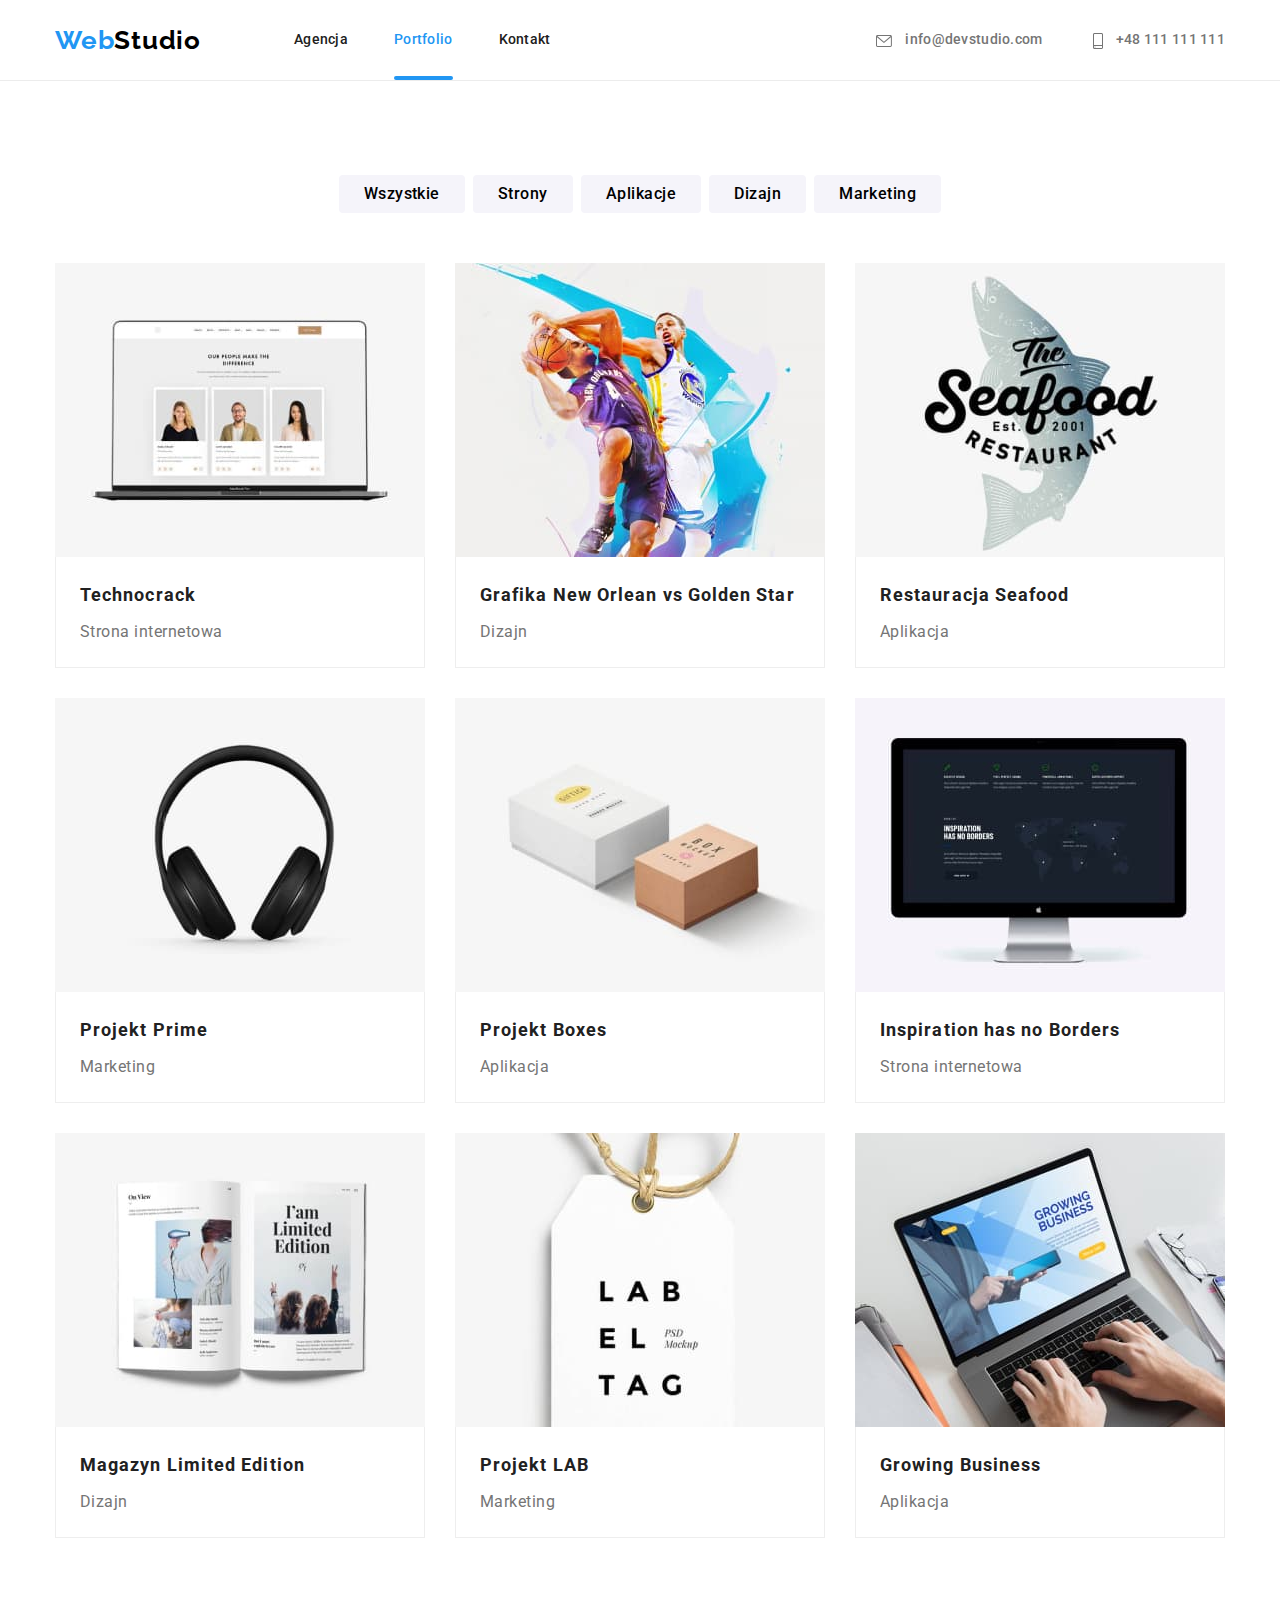
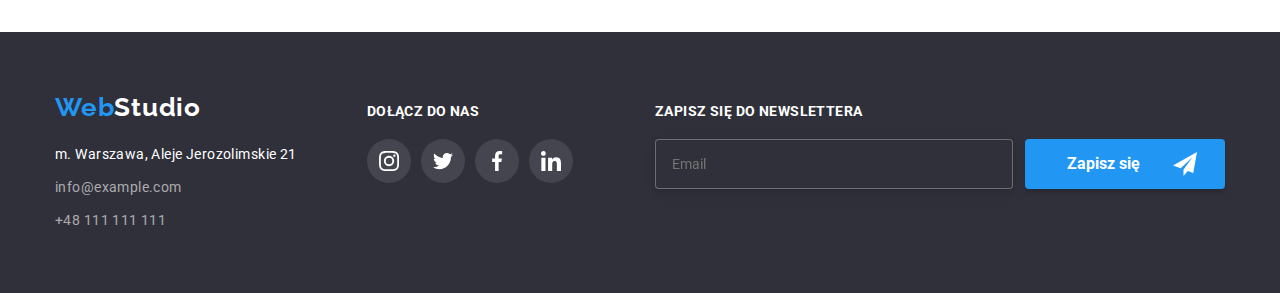
==== portfolio.html @ eddab0a3 "Skopiowane  pliki z poprzedniego zadania" ====
<!DOCTYPE html>
<html lang="pl">
  <head>
    <meta charset="UTF-8" />
    <meta http-equiv="X-UA-Compatible" content="IE=edge" />
    <meta name="viewport" content="width=device-width, initial-scale=1.0" />
    <title>Portfolio</title>
    <link rel="preconnect" href="https://fonts.googleapis.com" />
    <link rel="preconnect" href="https://fonts.gstatic.com" crossorigin />
    <link
      href="https://fonts.googleapis.com/css2?family=Raleway:wght@700&family=Roboto:wght@400;500;700;900&display=swap"
      rel="stylesheet"
    />
    <link rel="stylesheet" href="./css/modern-normalize.css" />
    <link rel="stylesheet" href="./css/portfolio.css" />
  </head>
  <body>
    <header>
      <div class="container flex-nav-container">
        <a class="logo" href="./index.html"
          >Web<span class="logo-span">Studio</span></a
        >
        <nav class="nav-menu">
          <ul class="menu list">
            <li>
              <a class="contact-link link" href="./index.html">Agencja</a>
            </li>
            <li>
              <a class="contact-link link current" href="./portfolio.html"
                >Portfolio</a
              >
            </li>
            <li><a class="contact-link link" href="#">Kontakt</a></li>
          </ul>
        </nav>

        <ul class="contact-list list">
          <li>
            <a class="contact link" href="mailto:info@devstudio.com">
              <svg class="icon-contact" width="16" height="12">
                <use href="./images/icons.svg#icon-envelope"></use>
              </svg>
              info@devstudio.com
            </a>
          </li>
          <li>
            <a class="contact link" href="tel:+48111111111">
              <svg class="icon-contact" width="10" height="16">
                <use href="./images/icons.svg#icon-smartphone"></use>
              </svg>
              +48 111 111 111</a
            >
          </li>
        </ul>
      </div>
    </header>
    <main>
      <section>
        <div class="container">
          <h1 class="visually-hidden">Portfolio</h1>
          <ul class="filter list section">
            <li>
              <button type="button" class="button-filter">Wszystkie</button>
            </li>
            <li><button type="button" class="button-filter">Strony</button></li>
            <li>
              <button type="button" class="button-filter">Aplikacje</button>
            </li>
            <li><button type="button" class="button-filter">Dizajn</button></li>
            <li>
              <button type="button" class="button-filter">Marketing</button>
            </li>
          </ul>
          <ul class="portfolio-list portfolio-grid list section">
            <li>
              <a class="portfolio-link" href="#">
                <div class="portfolio-box">
                  <img
                    src="images/3a.jpg"
                    alt="laptop"
                    width="370"
                    height="294"
                  />
                  <div class="portfolio-overlay">
                    <p>
                      Technocrack jest popularną platformą wykorzystywaną do
                      rozpowszechniania koronawirusa. Firmy wykorzystują tę
                      platformę do celów szpiegowskich i ataków na
                      niezabezpieczone serwery konkurencji
                    </p>
                  </div>
                </div>
                <div class="border-portfolio-item">
                  <h3 class="portfolio-name">Technocrack</h3>
                  <p class="portfolio-type">Strona internetowa</p>
                </div>
              </a>
            </li>
            <li>
              <a class="portfolio-link" href="#">
                <img
                  src="images/3b.jpg"
                  alt="zawodnicy koszykówki"
                  width="370"
                  height="294"
                />
                <div class="border-portfolio-item">
                  <h3 class="portfolio-name">
                    Grafika New Orlean vs Golden Star
                  </h3>
                  <p class="portfolio-type">Dizajn</p>
                </div>
              </a>
            </li>
            <li>
              <a class="portfolio-link" href="#">
                <img
                  src="images/3c.jpg"
                  alt="logo restauracji"
                  width="370"
                  height="294"
                />
                <div class="border-portfolio-item">
                  <h3 class="portfolio-name">Restauracja Seafood</h3>
                  <p class="portfolio-type">Aplikacja</p>
                </div>
              </a>
            </li>
            <li>
              <a class="portfolio-link" href="#">
                <img
                  src="images/3d.jpg"
                  alt="słuchawki"
                  width="370"
                  height="294"
                />
                <div class="border-portfolio-item">
                  <h3 class="portfolio-name">Projekt Prime</h3>
                  <p class="portfolio-type">Marketing</p>
                </div>
              </a>
            </li>
            <li>
              <a class="portfolio-link" href="#">
                <img
                  src="images/3e.jpg"
                  alt="pudełka"
                  width="370"
                  height="294"
                />
                <div class="border-portfolio-item">
                  <h3 class="portfolio-name">Projekt Boxes</h3>
                  <p class="portfolio-type">Aplikacja</p>
                </div>
              </a>
            </li>
            <li>
              <a class="portfolio-link" href="#">
                <img
                  src="images/3f.jpg"
                  alt="komputer"
                  width="370"
                  height="294"
                />
                <div class="border-portfolio-item">
                  <h3 class="portfolio-name">Inspiration has no Borders</h3>
                  <p class="portfolio-type">Strona internetowa</p>
                </div>
              </a>
            </li>
            <li>
              <a class="portfolio-link" href="#">
                <img
                  src="images/3g.jpg"
                  alt="magazyn"
                  width="370"
                  height="294"
                />
                <div class="border-portfolio-item">
                  <h3 class="portfolio-name">Magazyn Limited Edition</h3>
                  <p class="portfolio-type">Dizajn</p>
                </div>
              </a>
            </li>
            <li>
              <a class="portfolio-link" href="#">
                <img
                  src="images/3h.jpg"
                  alt="etykieta"
                  width="370"
                  height="294"
                />
                <div class="border-portfolio-item">
                  <h3 class="portfolio-name">Projekt LAB</h3>
                  <p class="portfolio-type">Marketing</p>
                </div>
              </a>
            </li>
            <li>
              <a class="portfolio-link" href="#">
                <img
                  src="images/3i.jpg"
                  alt="osoba pracuje na laptopie"
                  width="370"
                  height="294"
                />
                <div class="border-portfolio-item">
                  <h3 class="portfolio-name">Growing Business</h3>
                  <p class="portfolio-type">Aplikacja</p>
                </div>
              </a>
            </li>
          </ul>
        </div>
      </section>
    </main>
    <footer>
      <div class="container footer-box">
        <div>
          <address>
            <a class="logo-footer" href="./index.html"
              >Web<span class="logo-footer-span">Studio</span></a
            >
            <ul class="address list">
              <li>
                <a
                  class="address-link link"
                  href="https://goo.gl/maps/SobGW4DFM7hD716b8"
                  target="_blank"
                  rel="noopener nofollow"
                  >m. Warszawa, Aleje Jerozolimskie 21</a
                >
              </li>
              <li class="list">
                <a
                  class="address-link link address-transparent"
                  href="mailto:info@example.com"
                  target="_blank"
                  >info@example.com</a
                >
              </li>
              <li class="list">
                <a
                  class="address-link link address-transparent"
                  href="tel:+48111111111"
                  >+48 111 111 111</a
                >
              </li>
            </ul>
          </address>
        </div>
        <div class="footer-sm">
          <p class="join-us">Dołącz do nas</p>
          <ul class="list icons-footer-flex">
            <li>
              <a class="icons-footer-link" href="#">
                <svg class="icons-footer" width="20" height="20">
                  <use href="./images/icons.svg#icon-instagram-2"></use>
                </svg>
              </a>
            </li>
            <li>
              <a class="icons-footer-link" href="#">
                <svg class="icons-footer" width="20" height="20">
                  <use href="./images/icons.svg#icon-twitter-1"></use>
                </svg>
              </a>
            </li>
            <li>
              <a class="icons-footer-link" href="#">
                <svg class="icons-footer" width="20" height="20">
                  <use href="./images/icons.svg#icon-facebook-1"></use>
                </svg>
              </a>
            </li>
            <li>
              <a class="icons-footer-link" href="#">
                <svg class="icons-footer" width="20" height="20">
                  <use href="./images/icons.svg#icon-linkedin-1"></use>
                </svg>
              </a>
            </li>
          </ul>
        </div>
        <div class="newsletter-form">
          <p class="newsletter-label">zapisz się do newslettera</p>

          <form class="newsletter-box">
            <input
              type="email"
              name="email"
              class="email-input"
              placeholder="Email"
            />
            <button type="submit" class="newsletter-submit">
              Zapisz się
              <svg class="icon-send" width="24" height="24">
                <use href="./images/icons2.svg#icon-icon-send"></use>
              </svg>
            </button>
          </form>
        </div>
      </div>
    </footer>
  </body>
</html>
---- css/portfolio.css ----
/* colors  */

:root { --main-grey: #212121; 
    --white: #FFFFFF; 
    --light-grey: #757575;
    --blue: #2196F3;
    --beige-1: #EEEEEE;
    --black: #000000;
    --beige-2: #F5F4FA;
    --dark-grey: #2F303A;
    --beige-3: #ECECEC;
}

/* colors end */

* {
    padding: 0;
    margin: 0;
}

body {
    font-family: 'Roboto', sans-serif;
    color: var(--main-grey);
    background-color: var(--white);
    font-size: 14px;
    letter-spacing: 0.03em;
}

img {
    display: block;
    max-width: 100%;
    height: auto;
}

address {
    font-style: normal;
}

header {
    border-bottom: 1px solid var(--beige-3);
}

.container {
    width: 1200px;
    margin: 0 auto;
    padding: 0 15px;
}

section {
    padding: 94px 0;
}

.flex-nav-container {
    display:flex;
    align-items: center;
}

.nav-menu {
    margin-left: 93px;
    
}

.menu {
    display: flex;
    gap: 46px;
}

    
.contact-list {
    display:flex;
    gap: 50px;
    margin-left: auto;
}

.contact li {
    margin: 0 50px;
}

.icon-contact {
    margin-right: 10px;
    fill: currentColor;
    display: inline-block;
    vertical-align: middle;
}

.icon-contact:hover, .icon-contact:focus {
    fill: var(--blue);
}

button {
    cursor: pointer;
    font-family: inherit;
    display: block;
    border: none;
    border-radius: 4px;
}

.list {
    list-style: none;
}

.link {
    text-decoration: none;
}



.logo-span {
    color: var(--black)
}

.logo-footer-span {
    color: var(--white);
}

.logo {
    font-family: 'Raleway', sans-serif;
    font-weight: 700;
    font-size: 26px;
    line-height: 1.19;
    letter-spacing: 0.03em;
    color: var(--blue);
    text-decoration: none;
}

.contact-link {
    font-weight: 500;
    font-size: 14px;
    line-height: 1.14;
    letter-spacing: 0.02em;
    color: var(--main-grey);
    padding: 32px 0;
    display: block;
    transition: color 250ms cubic-bezier(0.4, 0, 0.2, 1), background-color 250ms cubic-bezier(0.4, 0, 0.2, 1);
}


.current {
    color:var(--blue);
    position: relative;
    }

.contact-link:active, .contact-link:hover, .contact-link:focus {
    color: var(--blue);
}

.current::after {
    content: "";
    display: block;
    position: absolute;
    width: 100%;
    height: 4px;
    bottom: 0;
    left: 0;
    background:currentColor;
    border-radius: 2px;
}

.contact {
    font-weight: 500;
    font-size: 14px;
    line-height: 1.14;
    letter-spacing: 0.02em;
    color: var(--light-grey);
    transition: color 250ms cubic-bezier(0.4, 0, 0.2, 1);
}

.contact:active, .contact:hover, .contact:focus {
    color: var(--blue);
}

.visually-hidden {
    position: absolute;
    width: 1px;
    height: 1px;
    margin: -1px;
    border: 0;
    padding: 0;
    
    white-space: nowrap;
    clip-path: inset(100%);
    clip: rect(0 0 0 0);
    overflow: hidden;
  }

.filter {
    display: flex;
    justify-content: center;
    gap: 8px;
    margin-bottom: 50px;
}

.button-filter {
    background: var(--beige-2);
    border-radius: 4px;
    font-weight: 500;
    font-size: 16px;
    letter-spacing: 0.03em;
    line-height: 1.62;
    text-align: center;
    padding: 6px 25px;
    transition: color 250ms cubic-bezier(0.4, 0, 0.2, 1), background-color 250ms cubic-bezier(0.4, 0, 0.2, 1), box-shadow 250ms cubic-bezier(0.4, 0, 0.2, 1); 
}

.button-filter:hover, .button-filter:focus {
    color: var(--white);
    background-color: var(--blue);
    box-shadow: 0px 3px 1px rgba(0, 0, 0, 0.1), 0px 1px 2px rgba(0, 0, 0, 0.08), 0px 2px 2px rgba(0, 0, 0, 0.12);
    border-radius: 4px;
}

/* PORTFOLIO */

.portfolio-list {
    padding-top: 0;
}

.portfolio-name {
    font-weight: 700;
    font-size: 18px;
    line-height: 2.0;
    letter-spacing: 0.06em;
    margin: 0;
}

.portfolio-type {
    font-size: 16px;
    line-height: 1.88;
    letter-spacing: 0.03em;
    color: var(--light-grey);
    margin-top: 4px;
}

.portfolio-grid {
    display: flex;
    flex-wrap: wrap;
    gap: 30px;
}
.portfolio-link {
    position: relative;
    display: block;
    text-decoration: none;
    color: inherit;
    overflow: hidden;
    transition: box-shadow 250ms cubic-bezier(0.4, 0, 0.2, 1); 
}

.portfolio-link:hover,
.portfolio-link:focus {
    box-shadow: 0px 1px 1px rgba(0, 0, 0, 0.12), 0px 4px 4px rgba(0, 0, 0, 0.06), 1px 4px 6px rgba(0, 0, 0, 0.16);
cursor: pointer;

}


.border-portfolio-item {
    border: 1px solid var(--beige-1);
    border-top: none;
    padding: 20px 24px;
}

.portfolio-box {
    position: relative;
    overflow: hidden;
}

.portfolio-overlay {
    position: absolute;
    top: 0;
    left: 0; 
    width: 370px;
    height: 294px;
    background: rgba(33, 150, 243, 0.9);
    transform: translateY(150%);
    transition: transform 250ms ease;
}

.portfolio-overlay > p {
    color: var(--white);
    font-weight: 400px;
    font-size: 18px;
    line-height: 1.56;
    letter-spacing: 0.03em;
    padding: 49px 45px 49px 24px;

}

.portfolio-link:hover .portfolio-overlay, 
.portfolio-link:focus .portfolio-overlay {
    transform: translateY(0);
}

/* END PORTFOLIO */


/* stopka */
footer {
    background-color: var(--dark-grey);
    padding-top: 60px;
    padding-bottom: 60px;
}

.logo-footer {
    font-family: 'Raleway', sans-serif;
    font-weight: 700;
    font-size: 26px;
    line-height: 1.19;
    letter-spacing: 0.03em;
    color: var(--blue);
    text-decoration: none;
    display: block;
    margin-bottom: 20px;
}

.footer-box {
    display: flex;
    gap: 70px;
    align-items: baseline;
}

address {
    font-style: normal;
}

.join-us {
    text-transform: uppercase;
    color: var(--white);
    font-weight: 700;
}
.address-link{
    font-size: 14px;
    line-height: 1.71;
    letter-spacing: 0.03em;
    color: var(--white);
    transition: color 250ms cubic-bezier(0.4, 0, 0.2, 1);
}

.address li:not(:last-child) {
    margin-bottom: 9px;
}

.address-link:hover, .address-link:focus{
    color: var(--blue);
}

.address-transparent {
    color: rgba(255, 255, 255, 0.6);
}

.icons-footer-flex {
    display: flex;
    gap: 10px;
    
}
.icons-footer-link {
    width: 44px;
    height: 44px;
    border-radius: 50%;
    background-color: rgba(255, 255, 255, 0.1);
    display: flex;
    align-items: center;
    justify-content: center;
    transition: fill 250ms cubic-bezier(0.4, 0, 0.2, 1), background-color 250ms cubic-bezier(0.4, 0, 0.2, 1);
    }

 .icons-footer {
    fill: var(--white);

    }
    
.icons-footer-link:hover,
.icons-footer-link:focus,
.icons-footer-link:active {
    background-color: var(--blue);
    cursor: pointer;
    }
    
.footer-sm p {
    margin-bottom: 20px;
    }

.newsletter-form {
    margin-left: auto;
}

.newsletter-box {
    display: flex;
    gap: 12px;
}

.newsletter-label {
    text-transform: uppercase;
    color: var(--white);
    font-weight: 700;
    margin-bottom: 20px;
}

.email-input {
    width: 358px;
    height: 50px;
    border: 1px solid rgba(255, 255, 255, 0.3);
    filter: drop-shadow(0px 4px 4px rgba(0, 0, 0, 0.15));
    border-radius: 4px;
    background: var(--dark-grey);
    padding: 15px 0 15px 16px;
    color: rgba(255, 255, 255, 0.6);
}

.newsletter-submit {
    position: relative;
    width: 200px;
    height: 50px;
    background: var(--blue);
    box-shadow: 0px 4px 4px rgba(0, 0, 0, 0.15);
    border-radius: 4px;
    color: var(--white);
    font-family: 'Roboto';
    font-weight: 700;
    font-size: 16px;
    line-height: 1.88;
    text-align: center;
    display: flex;
    align-items: center;
    align-content: space-around;
    padding-left: 42px;
}

.icon-send {
    fill: currentColor;
    position: absolute;
    right: 28px;
    top: 13px;
    bottom: 13px;
}


/* stopka koniec */
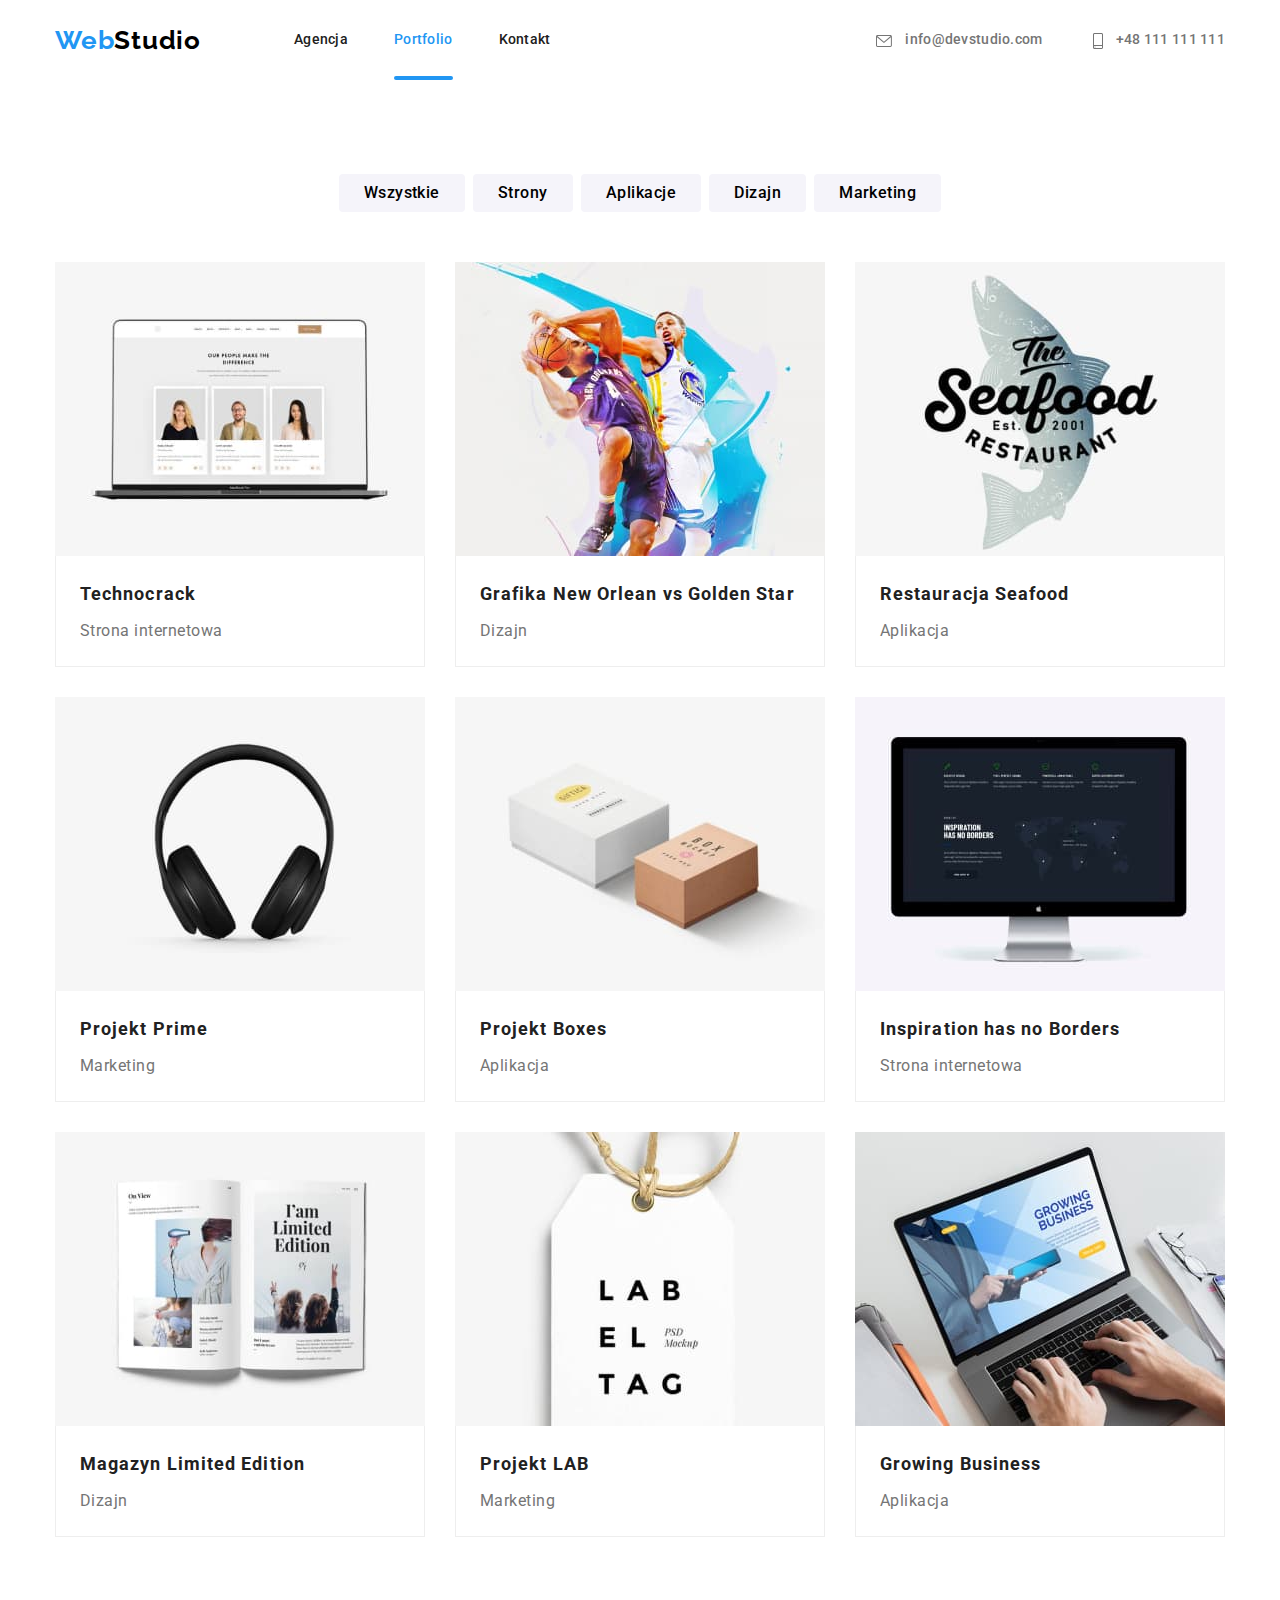
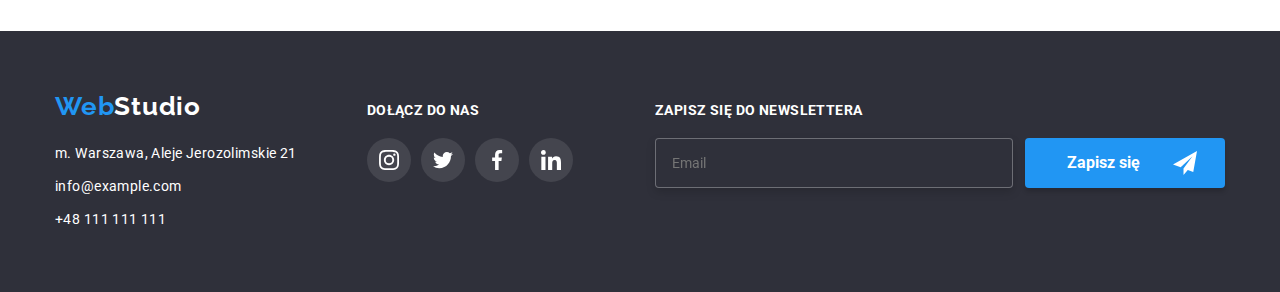
==== commit b9e42010: "Update 10.01.23" ====
--- a/portfolio.html
+++ b/portfolio.html
@@ -12,40 +12,65 @@
       rel="stylesheet"
     />
     <link rel="stylesheet" href="./css/modern-normalize.css" />
-    <link rel="stylesheet" href="./css/portfolio.css" />
+    <link rel="stylesheet" href="./css/main.min.css" />
   </head>
   <body>
     <header>
-      <div class="container flex-nav-container">
+      <div class="header-box container">
         <a class="logo" href="./index.html"
-          >Web<span class="logo-span">Studio</span></a
+          >Web<span class="logo__span">Studio</span></a
         >
-        <nav class="nav-menu">
-          <ul class="menu list">
-            <li>
-              <a class="contact-link link" href="./index.html">Agencja</a>
-            </li>
-            <li>
-              <a class="contact-link link current" href="./portfolio.html"
+        <nav class="navigation">
+          <ul class="navigation__menu list">
+            <li>
+              <a
+                class="navigation__link navigation__link--active navigation__link--hover navigation__link--focus link"
+                href="./index.html"
+                >Agencja</a
+              >
+            </li>
+            <li>
+              <a
+                class="navigation__link navigation__link--active navigation__link--hover navigation__link--focus link current"
+                href="./portfolio.html"
                 >Portfolio</a
               >
             </li>
-            <li><a class="contact-link link" href="#">Kontakt</a></li>
+            <li>
+              <a
+                class="navigation__link navigation__link--active navigation__link--hover navigation__link--focus link"
+                href="#"
+                >Kontakt</a
+              >
+            </li>
           </ul>
         </nav>
-
-        <ul class="contact-list list">
+        <ul class="contacts list">
           <li>
-            <a class="contact link" href="mailto:info@devstudio.com">
-              <svg class="icon-contact" width="16" height="12">
+            <a
+              class="contacts__link contacts__link--active contacts__link--hover contacts__link--focus link"
+              href="mailto:info@devstudio.com"
+            >
+              <svg
+                class="contacts__icon contacts__icon--hover contacts__icon--focus"
+                width="16"
+                height="12"
+              >
                 <use href="./images/icons.svg#icon-envelope"></use>
               </svg>
               info@devstudio.com
             </a>
           </li>
           <li>
-            <a class="contact link" href="tel:+48111111111">
-              <svg class="icon-contact" width="10" height="16">
+            <a
+              class="contacts__link contacts__link--active contacts__link--hover contacts__link--focus link"
+              href="tel:+48111111111"
+            >
+              <svg
+                class="icon-contact contacts__icon contacts__icon--hover contacts__icon--focus"
+                width="10"
+                height="16"
+              >
                 <use href="./images/icons.svg#icon-smartphone"></use>
               </svg>
               +48 111 111 111</a
@@ -60,28 +85,32 @@
           <h1 class="visually-hidden">Portfolio</h1>
           <ul class="filter list section">
             <li>
-              <button type="button" class="button-filter">Wszystkie</button>
-            </li>
-            <li><button type="button" class="button-filter">Strony</button></li>
-            <li>
-              <button type="button" class="button-filter">Aplikacje</button>
-            </li>
-            <li><button type="button" class="button-filter">Dizajn</button></li>
-            <li>
-              <button type="button" class="button-filter">Marketing</button>
+              <button type="button" class="filter__button">Wszystkie</button>
+            </li>
+            <li>
+              <button type="button" class="filter__button">Strony</button>
+            </li>
+            <li>
+              <button type="button" class="filter__button">Aplikacje</button>
+            </li>
+            <li>
+              <button type="button" class="filter__button">Dizajn</button>
+            </li>
+            <li>
+              <button type="button" class="filter__button">Marketing</button>
             </li>
           </ul>
-          <ul class="portfolio-list portfolio-grid list section">
-            <li>
-              <a class="portfolio-link" href="#">
-                <div class="portfolio-box">
+          <ul class="portfolio portfolio__grid list section">
+            <li>
+              <a class="portfolio__link" href="#">
+                <div class="portfolio__box">
                   <img
                     src="images/3a.jpg"
                     alt="laptop"
                     width="370"
                     height="294"
                   />
-                  <div class="portfolio-overlay">
+                  <div class="portfolio__overlay">
                     <p>
                       Technocrack jest popularną platformą wykorzystywaną do
                       rozpowszechniania koronawirusa. Firmy wykorzystują tę
@@ -90,123 +119,123 @@
                     </p>
                   </div>
                 </div>
-                <div class="border-portfolio-item">
-                  <h3 class="portfolio-name">Technocrack</h3>
-                  <p class="portfolio-type">Strona internetowa</p>
-                </div>
-              </a>
-            </li>
-            <li>
-              <a class="portfolio-link" href="#">
+                <div class="portfolio__text">
+                  <h3 class="portfolio__name">Technocrack</h3>
+                  <p class="portfolio__type">Strona internetowa</p>
+                </div>
+              </a>
+            </li>
+            <li>
+              <a class="portfolio__link" href="#">
                 <img
                   src="images/3b.jpg"
                   alt="zawodnicy koszykówki"
                   width="370"
                   height="294"
                 />
-                <div class="border-portfolio-item">
-                  <h3 class="portfolio-name">
+                <div class="portfolio__text">
+                  <h3 class="portfolio__name">
                     Grafika New Orlean vs Golden Star
                   </h3>
-                  <p class="portfolio-type">Dizajn</p>
-                </div>
-              </a>
-            </li>
-            <li>
-              <a class="portfolio-link" href="#">
+                  <p class="portfolio__type">Dizajn</p>
+                </div>
+              </a>
+            </li>
+            <li>
+              <a class="portfolio__link" href="#">
                 <img
                   src="images/3c.jpg"
                   alt="logo restauracji"
                   width="370"
                   height="294"
                 />
-                <div class="border-portfolio-item">
-                  <h3 class="portfolio-name">Restauracja Seafood</h3>
-                  <p class="portfolio-type">Aplikacja</p>
-                </div>
-              </a>
-            </li>
-            <li>
-              <a class="portfolio-link" href="#">
+                <div class="portfolio__text">
+                  <h3 class="portfolio__name">Restauracja Seafood</h3>
+                  <p class="portfolio__type">Aplikacja</p>
+                </div>
+              </a>
+            </li>
+            <li>
+              <a class="portfolio__link" href="#">
                 <img
                   src="images/3d.jpg"
                   alt="słuchawki"
                   width="370"
                   height="294"
                 />
-                <div class="border-portfolio-item">
-                  <h3 class="portfolio-name">Projekt Prime</h3>
-                  <p class="portfolio-type">Marketing</p>
-                </div>
-              </a>
-            </li>
-            <li>
-              <a class="portfolio-link" href="#">
+                <div class="portfolio__text">
+                  <h3 class="portfolio__name">Projekt Prime</h3>
+                  <p class="portfolio__type">Marketing</p>
+                </div>
+              </a>
+            </li>
+            <li>
+              <a class="portfolio__link" href="#">
                 <img
                   src="images/3e.jpg"
                   alt="pudełka"
                   width="370"
                   height="294"
                 />
-                <div class="border-portfolio-item">
-                  <h3 class="portfolio-name">Projekt Boxes</h3>
-                  <p class="portfolio-type">Aplikacja</p>
-                </div>
-              </a>
-            </li>
-            <li>
-              <a class="portfolio-link" href="#">
+                <div class="portfolio__text">
+                  <h3 class="portfolio__name">Projekt Boxes</h3>
+                  <p class="portfolio__type">Aplikacja</p>
+                </div>
+              </a>
+            </li>
+            <li>
+              <a class="portfolio__link" href="#">
                 <img
                   src="images/3f.jpg"
                   alt="komputer"
                   width="370"
                   height="294"
                 />
-                <div class="border-portfolio-item">
-                  <h3 class="portfolio-name">Inspiration has no Borders</h3>
-                  <p class="portfolio-type">Strona internetowa</p>
-                </div>
-              </a>
-            </li>
-            <li>
-              <a class="portfolio-link" href="#">
+                <div class="portfolio__text">
+                  <h3 class="portfolio__name">Inspiration has no Borders</h3>
+                  <p class="portfolio__type">Strona internetowa</p>
+                </div>
+              </a>
+            </li>
+            <li>
+              <a class="portfolio__link" href="#">
                 <img
                   src="images/3g.jpg"
                   alt="magazyn"
                   width="370"
                   height="294"
                 />
-                <div class="border-portfolio-item">
-                  <h3 class="portfolio-name">Magazyn Limited Edition</h3>
-                  <p class="portfolio-type">Dizajn</p>
-                </div>
-              </a>
-            </li>
-            <li>
-              <a class="portfolio-link" href="#">
+                <div class="portfolio__text">
+                  <h3 class="portfolio__name">Magazyn Limited Edition</h3>
+                  <p class="portfolio__type">Dizajn</p>
+                </div>
+              </a>
+            </li>
+            <li>
+              <a class="portfolio__link" href="#">
                 <img
                   src="images/3h.jpg"
                   alt="etykieta"
                   width="370"
                   height="294"
                 />
-                <div class="border-portfolio-item">
-                  <h3 class="portfolio-name">Projekt LAB</h3>
-                  <p class="portfolio-type">Marketing</p>
-                </div>
-              </a>
-            </li>
-            <li>
-              <a class="portfolio-link" href="#">
+                <div class="portfolio__text">
+                  <h3 class="portfolio__name">Projekt LAB</h3>
+                  <p class="portfolio__type">Marketing</p>
+                </div>
+              </a>
+            </li>
+            <li>
+              <a class="portfolio__link" href="#">
                 <img
                   src="images/3i.jpg"
                   alt="osoba pracuje na laptopie"
                   width="370"
                   height="294"
                 />
-                <div class="border-portfolio-item">
-                  <h3 class="portfolio-name">Growing Business</h3>
-                  <p class="portfolio-type">Aplikacja</p>
+                <div class="portfolio__text">
+                  <h3 class="portfolio__name">Growing Business</h3>
+                  <p class="portfolio__type">Aplikacja</p>
                 </div>
               </a>
             </li>
@@ -214,17 +243,17 @@
         </div>
       </section>
     </main>
-    <footer>
-      <div class="container footer-box">
+    <footer class="footer">
+      <div class="container footer__box">
         <div>
           <address>
-            <a class="logo-footer" href="./index.html"
-              >Web<span class="logo-footer-span">Studio</span></a
+            <a class="logo footer__logo" href="./index.html"
+              >Web<span class="logo__span logo__span--white">Studio</span></a
             >
             <ul class="address list">
               <li>
                 <a
-                  class="address-link link"
+                  class="address__link link"
                   href="https://goo.gl/maps/SobGW4DFM7hD716b8"
                   target="_blank"
                   rel="noopener nofollow"
@@ -233,7 +262,7 @@
               </li>
               <li class="list">
                 <a
-                  class="address-link link address-transparent"
+                  class="address__link link address__link--transparent"
                   href="mailto:info@example.com"
                   target="_blank"
                   >info@example.com</a
@@ -241,7 +270,7 @@
               </li>
               <li class="list">
                 <a
-                  class="address-link link address-transparent"
+                  class="address__link link address__link--transparent"
                   href="tel:+48111111111"
                   >+48 111 111 111</a
                 >
@@ -249,52 +278,64 @@
             </ul>
           </address>
         </div>
-        <div class="footer-sm">
-          <p class="join-us">Dołącz do nas</p>
-          <ul class="list icons-footer-flex">
-            <li>
-              <a class="icons-footer-link" href="#">
-                <svg class="icons-footer" width="20" height="20">
+        <div>
+          <p class="sm-list__title">Dołącz do nas</p>
+          <ul class="sm-list sm-list__footer list">
+            <li>
+              <a
+                class="sm-list__icon sm-list__icon--white sm-list__icon--hover sm-list__icon--focus sm-list__icon--active"
+                href="#"
+              >
+                <svg width="20" height="20">
                   <use href="./images/icons.svg#icon-instagram-2"></use>
                 </svg>
               </a>
             </li>
             <li>
-              <a class="icons-footer-link" href="#">
-                <svg class="icons-footer" width="20" height="20">
+              <a
+                class="sm-list__icon sm-list__icon--white sm-list__icon--hover sm-list__icon--focus sm-list__icon--active"
+                href="#"
+              >
+                <svg width="20" height="20">
                   <use href="./images/icons.svg#icon-twitter-1"></use>
                 </svg>
               </a>
             </li>
             <li>
-              <a class="icons-footer-link" href="#">
-                <svg class="icons-footer" width="20" height="20">
+              <a
+                class="sm-list__icon sm-list__icon--white sm-list__icon--hover sm-list__icon--focus sm-list__icon--active"
+                href="#"
+              >
+                <svg width="20" height="20">
                   <use href="./images/icons.svg#icon-facebook-1"></use>
                 </svg>
               </a>
             </li>
             <li>
-              <a class="icons-footer-link" href="#">
-                <svg class="icons-footer" width="20" height="20">
+              <a
+                class="sm-list__icon sm-list__icon--white sm-list__icon--hover sm-list__icon--focus sm-list__icon--active"
+                href="#"
+              >
+                <svg width="20" height="20">
                   <use href="./images/icons.svg#icon-linkedin-1"></use>
                 </svg>
               </a>
             </li>
           </ul>
         </div>
-        <div class="newsletter-form">
-          <p class="newsletter-label">zapisz się do newslettera</p>
+        <div class="newsletter">
+          <p class="newsletter__label">zapisz się do newslettera</p>
 
-          <form class="newsletter-box">
+          <form class="newsletter__form">
             <input
               type="email"
               name="email"
-              class="email-input"
+              class="newsletter__input"
               placeholder="Email"
             />
-            <button type="submit" class="newsletter-submit">
+            <button type="submit" class="newsletter__button">
               Zapisz się
-              <svg class="icon-send" width="24" height="24">
+              <svg class="newsletter__send-icon" width="24" height="24">
                 <use href="./images/icons2.svg#icon-icon-send"></use>
               </svg>
             </button>
--- a/css/main.min.css
+++ b/css/main.min.css
@@ -0,0 +1 @@
+*{padding:0;margin:0}body{font-family:"Roboto",sans-serif;color:#212121;background-color:#fff;font-size:14px;letter-spacing:.03em}.section{padding:94px 0 94px 0}.section__name{font-weight:700;font-size:36px;line-height:1.17;letter-spacing:.03em;text-align:center;margin-bottom:50px}.list{list-style:none}.link{text-decoration:none}button{cursor:pointer;font-family:inherit;display:block;border:none;border-radius:4px}img{display:block;max-width:100%;height:auto}.container{width:1200px;margin:0 auto;padding:0 15px}.visually-hidden{position:absolute;width:1px;height:1px;margin:-1px;border:0;padding:0;white-space:nowrap;-webkit-clip-path:inset(100%);clip-path:inset(100%);clip:rect(0 0 0 0);overflow:hidden}address{font-style:normal}header{border-bottom:1px solid header beige-3}.header-box{display:-webkit-box;display:-ms-flexbox;display:flex;-webkit-box-align:center;-ms-flex-align:center;align-items:center}.navigation{margin-left:93px}.navigation__menu{display:-webkit-box;display:-ms-flexbox;display:flex;gap:46px}.navigation__link{font-weight:500;font-size:14px;line-height:1.14;letter-spacing:.02em;color:#212121;padding:32px 0;display:block;-webkit-transition:color 250ms cubic-bezier(0.4, 0, 0.2, 1),background-color 250ms cubic-bezier(0.4, 0, 0.2, 1);transition:color 250ms cubic-bezier(0.4, 0, 0.2, 1),background-color 250ms cubic-bezier(0.4, 0, 0.2, 1)}.contacts{display:-webkit-box;display:-ms-flexbox;display:flex;gap:50px;margin-left:auto}.contacts__link{font-weight:500;font-size:14px;line-height:1.14;letter-spacing:.02em;color:#757575;-webkit-transition:color 250ms cubic-bezier(0.4, 0, 0.2, 1);transition:color 250ms cubic-bezier(0.4, 0, 0.2, 1)}.contacts__link:active,.contacts__link:hover,.contacts__link:focus{color:#2196f3}.contacts__icon{margin-right:10px;fill:currentColor;display:inline-block;vertical-align:middle}.contacts__icon:hover,.contacts__icon:focus{fill:#2196f3}.logo{font-family:"Raleway",sans-serif;font-weight:700;font-size:26px;line-height:1.19;letter-spacing:.03em;color:#2196f3;text-decoration:none}.logo__span{color:#000}.logo__span--white{color:#fff}.current{color:#2196f3;position:relative}.current::after{content:"";display:block;position:absolute;width:100%;height:4px;bottom:0;left:0;background:currentColor;border-radius:2px}.hero{background-color:#2f303a;padding:200px 0;background-image:-webkit-gradient(linear, left top, left bottom, from(rgba(47, 48, 58, 0.4)), to(rgba(47, 48, 58, 0.4))),url(../images/main-image.jpg);background-image:linear-gradient(rgba(47, 48, 58, 0.4), rgba(47, 48, 58, 0.4)),url(../images/main-image.jpg);background-repeat:no-repeat;background-size:cover;max-width:1600px;height:600px;margin:0 auto}.hero__title{font-weight:900;font-size:44px;line-height:1.36;letter-spacing:.06em;text-transform:uppercase;color:#fff;width:696px;text-align:center;margin:0 auto;text-align:center}.hero__button{min-width:200px;background-color:#2196f3;-webkit-box-shadow:0px 4px 4px rgba(0,0,0,.15);box-shadow:0px 4px 4px rgba(0,0,0,.15);border-radius:4px;font-weight:700;font-size:16px;line-height:1.88;text-align:center;letter-spacing:.06em;color:#fff;margin:0 auto;margin-top:30px;padding:10px 42px;-webkit-transition:color 250ms cubic-bezier(0.4, 0, 0.2, 1),background-color 250ms cubic-bezier(0.4, 0, 0.2, 1);transition:color 250ms cubic-bezier(0.4, 0, 0.2, 1),background-color 250ms cubic-bezier(0.4, 0, 0.2, 1)}.hero__button:hover,.hero__button:focus{color:#fff;background-color:#2196f3}.advantages__title--visually-hidden{position:absolute;width:1px;height:1px;margin:-1px;border:0;padding:0;white-space:nowrap;-webkit-clip-path:inset(100%);clip-path:inset(100%);clip:rect(0 0 0 0);overflow:hidden}.advantages__subtitle{font-weight:700;font-size:14px;line-height:1.14;letter-spacing:.03em;text-transform:uppercase;margin-bottom:10px}.advantages__text{line-height:1.71;color:#757575}.advantages__list{display:-webkit-box;display:-ms-flexbox;display:flex;gap:30px}.advantages__icon-bgc{background-color:#f5f4fa;width:270px;height:120px;display:-webkit-box;display:-ms-flexbox;display:flex;-webkit-box-pack:center;-ms-flex-pack:center;justify-content:center;-webkit-box-align:center;-ms-flex-align:center;align-items:center;margin-bottom:30px;fill:var(--main-grey)}.activities{padding-top:0}.activities__list{display:-webkit-box;display:-ms-flexbox;display:flex;gap:30px}.activities__item{position:relative}.activities__description{background-color:rgba(47,48,58,.8);color:#fff;text-transform:uppercase;font-weight:700;position:absolute;bottom:0;width:100%;height:70px;display:-webkit-box;display:-ms-flexbox;display:flex;-webkit-box-align:center;-ms-flex-align:center;align-items:center;-webkit-box-pack:center;-ms-flex-pack:center;justify-content:center}.sm-list{display:-webkit-box;display:-ms-flexbox;display:flex;gap:10px;-webkit-box-pack:center;-ms-flex-pack:center;justify-content:center;margin-top:16px}.sm-list__icon{width:44px;height:44px;border-radius:50%;fill:#afb1b8;display:-webkit-box;display:-ms-flexbox;display:flex;-webkit-box-align:center;-ms-flex-align:center;align-items:center;-webkit-box-pack:center;-ms-flex-pack:center;justify-content:center;-webkit-transition:fill 250ms cubic-bezier(0.4, 0, 0.2, 1),background-color 250ms cubic-bezier(0.4, 0, 0.2, 1);transition:fill 250ms cubic-bezier(0.4, 0, 0.2, 1),background-color 250ms cubic-bezier(0.4, 0, 0.2, 1)}.sm-list__icon:hover,.sm-list__icon:focus,.sm-list__icon:active{fill:#fff;background-color:#2196f3}.team{background-color:#f5f4fa}.team__personal-data{padding:30px 0}.team__name{font-weight:500;font-size:16px;line-height:1.19;letter-spacing:.03em;text-align:center;margin-bottom:10px}.team__position{font-size:16px;line-height:1.19;letter-spacing:.03em;color:#757575;text-align:center}.team__list{display:-webkit-box;display:-ms-flexbox;display:flex;gap:30px}.team__item-box{background-color:#fff;-webkit-box-shadow:0px 1px 3px rgba(0,0,0,.12),0px 1px 1px rgba(0,0,0,.14),0px 2px 1px rgba(0,0,0,.2);box-shadow:0px 1px 3px rgba(0,0,0,.12),0px 1px 1px rgba(0,0,0,.14),0px 2px 1px rgba(0,0,0,.2);border-radius:0px 0px 4px 4px;width:270px}.clients{display:-webkit-box;display:-ms-flexbox;display:flex;gap:30px;-webkit-box-pack:justify;-ms-flex-pack:justify;justify-content:space-between}.clients__icon{fill:currentColor}.clients__item-link{border:1px solid currentColor;border-radius:4px;width:170px;height:92px;display:-webkit-box;display:-ms-flexbox;display:flex;-webkit-box-pack:center;-ms-flex-pack:center;justify-content:center;-webkit-box-align:center;-ms-flex-align:center;align-items:center;color:#afb1b8;-webkit-transition:color 250ms cubic-bezier(0.4, 0, 0.2, 1);transition:color 250ms cubic-bezier(0.4, 0, 0.2, 1)}.clients__item-link:hover,.clients__item-link:focus,.clients__item-link:active{color:#2196f3}.footer{background-color:#2f303a;padding-top:60px;padding-bottom:60px}.footer__box{display:-webkit-box;display:-ms-flexbox;display:flex;gap:70px;-webkit-box-align:baseline;-ms-flex-align:baseline;align-items:baseline}.footer__logo{display:block;margin-bottom:20px}.address{font-style:normal}.address li:not(:last-child){margin-bottom:9px}.address__link{font-size:14px;line-height:1.71;letter-spacing:.03em;color:#fff;-webkit-transition:color 250ms cubic-bezier(0.4, 0, 0.2, 1);transition:color 250ms cubic-bezier(0.4, 0, 0.2, 1)}.address__link:hover,.address__link:focus{color:#2196f3}.address__link:hover--transparent,.address__link:focus--transparent{color:rgba(255,255,255,.6)}.sm-list{display:-webkit-box;display:-ms-flexbox;display:flex;gap:10px;-webkit-box-pack:center;-ms-flex-pack:center;justify-content:center;margin-top:16px}.sm-list__title{text-transform:uppercase;color:#fff;font-weight:700;margin-bottom:20px}.sm-list__footer{-webkit-box-pack:center;-ms-flex-pack:center;justify-content:center;margin-top:20px}.sm-list__icon{width:44px;height:44px;border-radius:50%;fill:#afb1b8;display:-webkit-box;display:-ms-flexbox;display:flex;-webkit-box-align:center;-ms-flex-align:center;align-items:center;-webkit-box-pack:center;-ms-flex-pack:center;justify-content:center;-webkit-transition:fill 250ms cubic-bezier(0.4, 0, 0.2, 1),background-color 250ms cubic-bezier(0.4, 0, 0.2, 1);transition:fill 250ms cubic-bezier(0.4, 0, 0.2, 1),background-color 250ms cubic-bezier(0.4, 0, 0.2, 1)}.sm-list__icon:hover,.sm-list__icon:focus,.sm-list__icon:active{fill:#fff;background-color:#2196f3}.sm-list__icon--white{background-color:rgba(255,255,255,.1);fill:#fff}.newsletter{margin-left:auto}.newsletter__label{text-transform:uppercase;color:#fff;font-weight:700;margin-bottom:20px}.newsletter__form{display:-webkit-box;display:-ms-flexbox;display:flex;gap:12px}.newsletter__input{width:358px;height:50px;border:1px solid rgba(255,255,255,.3);-webkit-filter:drop-shadow(0px 4px 4px rgba(0, 0, 0, 0.15));filter:drop-shadow(0px 4px 4px rgba(0, 0, 0, 0.15));border-radius:4px;background:#2f303a;padding:15px 0 15px 16px;color:rgba(255,255,255,.6)}.newsletter__button{position:relative;width:200px;height:50px;background:#2196f3;-webkit-box-shadow:0px 4px 4px rgba(0,0,0,.15);box-shadow:0px 4px 4px rgba(0,0,0,.15);border-radius:4px;color:#fff;font-family:"Roboto";font-weight:700;font-size:16px;line-height:1.88;text-align:center;display:-webkit-box;display:-ms-flexbox;display:flex;-webkit-box-align:center;-ms-flex-align:center;align-items:center;-ms-flex-line-pack:distribute;align-content:space-around;padding-left:42px}.newsletter__send-icon{fill:currentColor;position:absolute;right:28px;top:13px;bottom:13px}.is-hidden{opacity:0;visibility:hidden;pointer-events:none;-webkit-transform:scale(0);transform:scale(0)}.backdrop{position:fixed;top:0;left:0;width:100%;height:100%;display:-webkit-box;display:-ms-flexbox;display:flex;-webkit-box-pack:center;-ms-flex-pack:center;justify-content:center;-webkit-box-align:center;-ms-flex-align:center;align-items:center;background-color:rgba(0,0,0,.2);-webkit-transition-property:opacity,visibility,-webkit-transform;transition-property:opacity,visibility,-webkit-transform;transition-property:transform,opacity,visibility;transition-property:transform,opacity,visibility,-webkit-transform;-webkit-transition-duration:1s;transition-duration:1s;-webkit-transition-timing-function:ease;transition-timing-function:ease}.modal{position:relative;width:528px;height:581px;background-color:#fff;-webkit-transform:scale(1);transform:scale(1);padding:40px}.modal__close-btn{position:absolute;top:8px;right:8px;width:30px;height:30px;border:1px solid rgba(0,0,0,.1);border-radius:50%;background-color:#fff;cursor:pointer;display:-webkit-box;display:-ms-flexbox;display:flex;-webkit-box-align:center;-ms-flex-align:center;align-items:center;-webkit-box-pack:center;-ms-flex-pack:center;justify-content:center}.modal__header{font-weight:700;font-size:20px;line-height:1.15;text-align:center;color:#212121;margin-bottom:12px}.form__label{font-size:12px;line-height:1.17;color:#757575;margin-bottom:20px;display:block}.form__input{width:100%;height:40px;border:1px solid rgba(33,33,33,.2);border-radius:4px;position:relative;-webkit-transition:border-color 250ms cubic-bezier(0.4, 0, 0.2, 1);transition:border-color 250ms cubic-bezier(0.4, 0, 0.2, 1);padding-left:42px}.form__input:focus{border-color:#2196f3;outline:0}.form__box{position:relative;margin-top:4px}.form__icon{position:absolute;top:50%;-webkit-transform:translateY(-50%);transform:translateY(-50%);left:15px;fill:#212121}.form__textarea{width:100%;height:120px;resize:none;border:1px solid rgba(33,33,33,.2);border-radius:4px;-webkit-transition:border-color 250ms cubic-bezier(0.4, 0, 0.2, 1);transition:border-color 250ms cubic-bezier(0.4, 0, 0.2, 1);padding:12px 0 0 16px}.form__textarea:focus{border-color:#2196f3;outline:0}.form__send-button{width:200px;height:50px;-webkit-box-shadow:0px 4px 4px rgba(0,0,0,.15);box-shadow:0px 4px 4px rgba(0,0,0,.15);border-radius:4px;background-color:#2196f3;color:#fff;margin:0 auto;font-weight:700;font-size:16px;line-height:1.88}.form__input+.form__icon{-webkit-transition:fill 250ms cubic-bezier(0.4, 0, 0.2, 1);transition:fill 250ms cubic-bezier(0.4, 0, 0.2, 1)}.form__input:focus+.form__icon{fill:#2196f3}.custom-checkbox{position:relative;display:-webkit-box;display:-ms-flexbox;display:flex;-webkit-box-align:baseline;-ms-flex-align:baseline;align-items:baseline;margin-bottom:30px}.custom-checkbox input[type=checkbox]{background-color:#fff;-webkit-appearance:none;-moz-appearance:none;appearance:none;border:2px solid #212121;width:16px;height:15px;border-radius:2px}.custom-checkbox input[type=checkbox]:checked+.custom-checkbox__icon{opacity:1}.custom-checkbox__text{font-size:14px;line-height:1.71;color:#212121;display:inline-block;position:absolute;left:24px;line-height:16px}.custom-checkbox__text--blue{color:#2196f3;text-decoration:underline}.custom-checkbox__icon{fill:#fff;background-color:#2196f3;border-radius:2px;position:absolute;opacity:0;-webkit-transition:opacity 250ms cubic-bezier(0.4, 0, 0.2, 1);transition:opacity 250ms cubic-bezier(0.4, 0, 0.2, 1)}.filter{display:-webkit-box;display:-ms-flexbox;display:flex;-webkit-box-pack:center;-ms-flex-pack:center;justify-content:center;gap:8px;padding-bottom:50px}.filter__button{background:#f5f4fa;border-radius:4px;font-weight:500;font-size:16px;letter-spacing:.03em;line-height:1.62;text-align:center;padding:6px 25px;-webkit-transition:color 250ms cubic-bezier(0.4, 0, 0.2, 1),background-color 250ms cubic-bezier(0.4, 0, 0.2, 1),-webkit-box-shadow 250ms cubic-bezier(0.4, 0, 0.2, 1);transition:color 250ms cubic-bezier(0.4, 0, 0.2, 1),background-color 250ms cubic-bezier(0.4, 0, 0.2, 1),-webkit-box-shadow 250ms cubic-bezier(0.4, 0, 0.2, 1);transition:color 250ms cubic-bezier(0.4, 0, 0.2, 1),background-color 250ms cubic-bezier(0.4, 0, 0.2, 1),box-shadow 250ms cubic-bezier(0.4, 0, 0.2, 1);transition:color 250ms cubic-bezier(0.4, 0, 0.2, 1),background-color 250ms cubic-bezier(0.4, 0, 0.2, 1),box-shadow 250ms cubic-bezier(0.4, 0, 0.2, 1),-webkit-box-shadow 250ms cubic-bezier(0.4, 0, 0.2, 1)}.filter__button:hover,.filter__button:focus{color:#fff;background-color:#2196f3;-webkit-box-shadow:0px 3px 1px rgba(0,0,0,.1),0px 1px 2px rgba(0,0,0,.08),0px 2px 2px rgba(0,0,0,.12);box-shadow:0px 3px 1px rgba(0,0,0,.1),0px 1px 2px rgba(0,0,0,.08),0px 2px 2px rgba(0,0,0,.12);border-radius:4px}.portfolio{padding-top:0}.portfolio__name{font-weight:700;font-size:18px;line-height:2;letter-spacing:.06em;margin:0}.portfolio__type{font-size:16px;line-height:1.88;letter-spacing:.03em;color:#757575;margin-top:4px}.portfolio__grid{display:-webkit-box;display:-ms-flexbox;display:flex;-ms-flex-wrap:wrap;flex-wrap:wrap;gap:30px}.portfolio__link{position:relative;display:block;text-decoration:none;color:inherit;overflow:hidden;-webkit-transition:-webkit-box-shadow 250ms cubic-bezier(0.4, 0, 0.2, 1);transition:-webkit-box-shadow 250ms cubic-bezier(0.4, 0, 0.2, 1);transition:box-shadow 250ms cubic-bezier(0.4, 0, 0.2, 1);transition:box-shadow 250ms cubic-bezier(0.4, 0, 0.2, 1), -webkit-box-shadow 250ms cubic-bezier(0.4, 0, 0.2, 1)}.portfolio__link:hover,.portfolio__link:focus{-webkit-box-shadow:0px 1px 1px rgba(0,0,0,.12),0px 4px 4px rgba(0,0,0,.06),1px 4px 6px rgba(0,0,0,.16);box-shadow:0px 1px 1px rgba(0,0,0,.12),0px 4px 4px rgba(0,0,0,.06),1px 4px 6px rgba(0,0,0,.16);cursor:pointer}.portfolio__text{border:1px solid #eee;border-top:none;padding:20px 24px}.portfolio__box{position:relative;overflow:hidden}.portfolio__overlay{position:absolute;top:0;left:0;width:370px;height:294px;background:rgba(33,150,243,.9);-webkit-transform:translateY(150%);transform:translateY(150%);-webkit-transition:-webkit-transform 250ms ease;transition:-webkit-transform 250ms ease;transition:transform 250ms ease;transition:transform 250ms ease, -webkit-transform 250ms ease}.portfolio__overlay>p{color:#fff;font-weight:400px;font-size:18px;line-height:1.56;letter-spacing:.03em;padding:49px 45px 49px 24px}.portfolio__link:hover .portfolio__overlay,.portfolio__link:focus .portfolio__overlay{-webkit-transform:translateY(0);transform:translateY(0)}/*# sourceMappingURL=main.min.css.map */